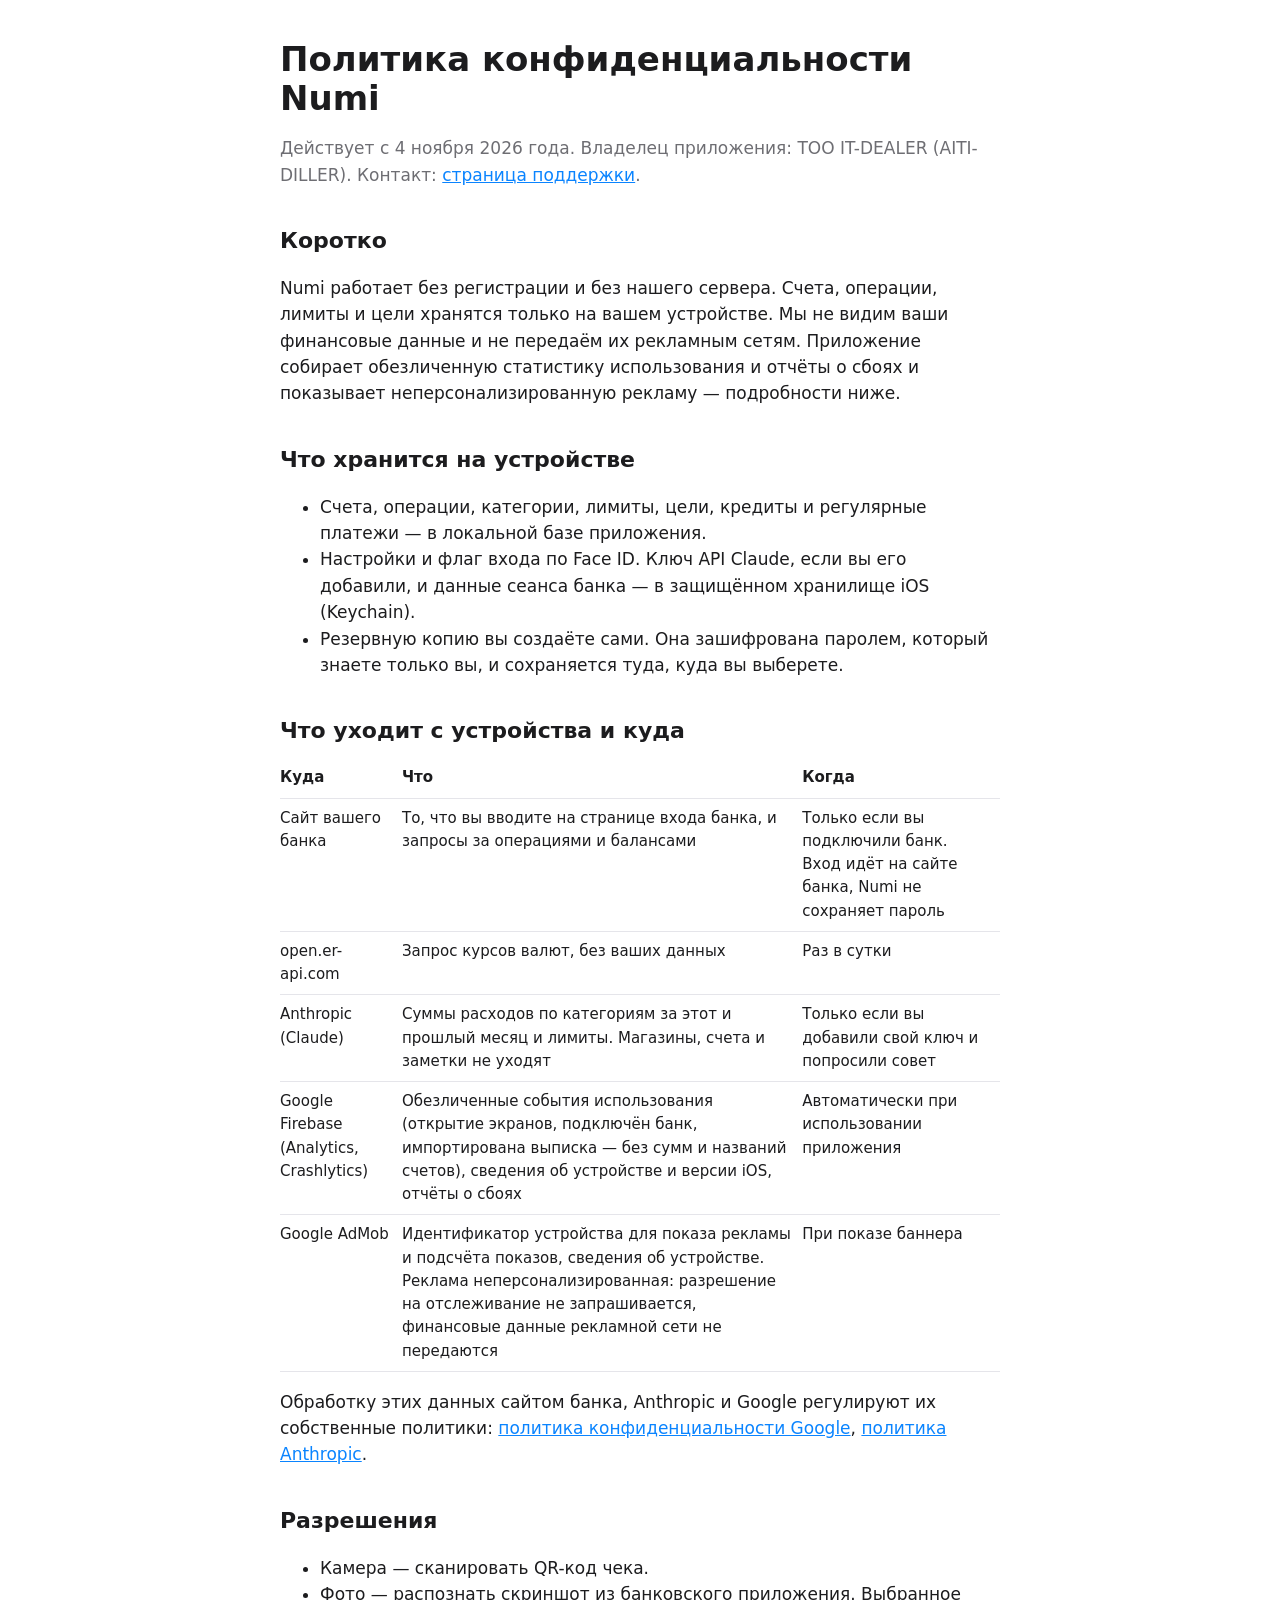
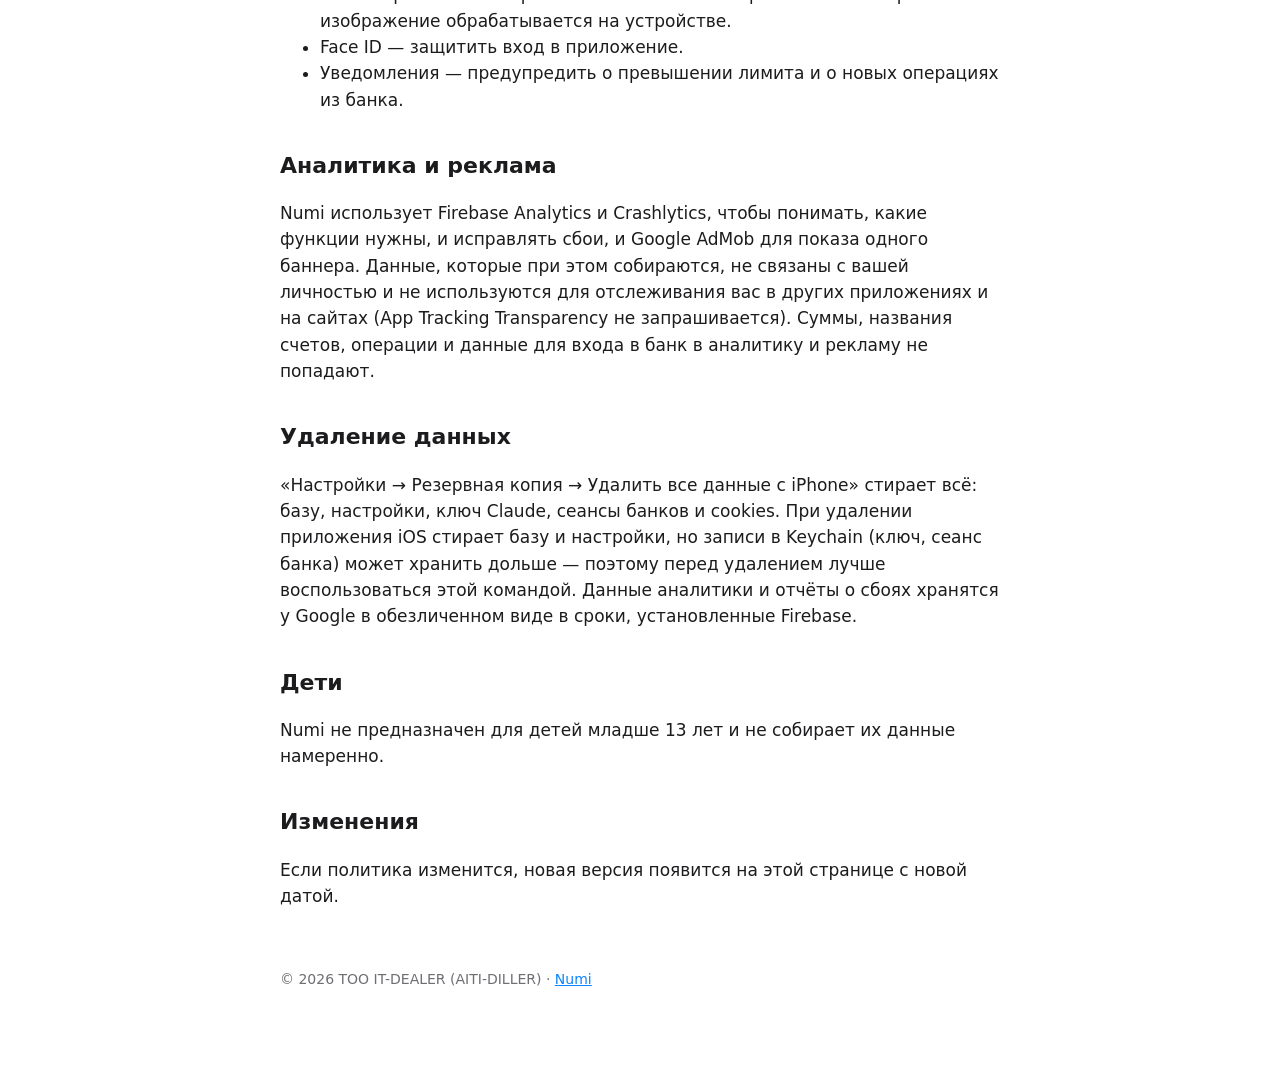
==== privacy.html @ 86f2e3ac "Numi: site with privacy policy and support page" ====
<!doctype html><html lang="ru"><head><meta charset="utf-8"><meta name="viewport" content="width=device-width,initial-scale=1"><title>Numi — политика конфиденциальности</title><link rel="stylesheet" href="style.css"></head><body><main>
<h1>Политика конфиденциальности Numi</h1>
<p class="muted">Действует с 4 ноября 2026 года. Владелец приложения: ТОО IT-DEALER (AITI-DILLER). Контакт: <a href="support.html">страница поддержки</a>.</p>
<h2>Коротко</h2>
<p>Numi работает без регистрации и без нашего сервера. Счета, операции, лимиты и цели хранятся только на вашем устройстве. Мы не видим ваши финансовые данные и не передаём их рекламным сетям. Приложение собирает обезличенную статистику использования и отчёты о сбоях и показывает неперсонализированную рекламу — подробности ниже.</p>
<h2>Что хранится на устройстве</h2>
<ul><li>Счета, операции, категории, лимиты, цели, кредиты и регулярные платежи — в локальной базе приложения.</li>
<li>Настройки и флаг входа по Face ID. Ключ API Claude, если вы его добавили, и данные сеанса банка — в защищённом хранилище iOS (Keychain).</li>
<li>Резервную копию вы создаёте сами. Она зашифрована паролем, который знаете только вы, и сохраняется туда, куда вы выберете.</li></ul>
<h2>Что уходит с устройства и куда</h2>
<table><tr><th>Куда</th><th>Что</th><th>Когда</th></tr>
<tr><td>Сайт вашего банка</td><td>То, что вы вводите на странице входа банка, и запросы за операциями и балансами</td><td>Только если вы подключили банк. Вход идёт на сайте банка, Numi не сохраняет пароль</td></tr>
<tr><td>open.er-api.com</td><td>Запрос курсов валют, без ваших данных</td><td>Раз в сутки</td></tr>
<tr><td>Anthropic (Claude)</td><td>Суммы расходов по категориям за этот и прошлый месяц и лимиты. Магазины, счета и заметки не уходят</td><td>Только если вы добавили свой ключ и попросили совет</td></tr>
<tr><td>Google Firebase (Analytics, Crashlytics)</td><td>Обезличенные события использования (открытие экранов, подключён банк, импортирована выписка — без сумм и названий счетов), сведения об устройстве и версии iOS, отчёты о сбоях</td><td>Автоматически при использовании приложения</td></tr>
<tr><td>Google AdMob</td><td>Идентификатор устройства для показа рекламы и подсчёта показов, сведения об устройстве. Реклама неперсонализированная: разрешение на отслеживание не запрашивается, финансовые данные рекламной сети не передаются</td><td>При показе баннера</td></tr></table>
<p>Обработку этих данных сайтом банка, Anthropic и Google регулируют их собственные политики: <a href="https://policies.google.com/privacy">политика конфиденциальности Google</a>, <a href="https://www.anthropic.com/privacy">политика Anthropic</a>.</p>
<h2>Разрешения</h2>
<ul><li>Камера — сканировать QR-код чека.</li><li>Фото — распознать скриншот из банковского приложения. Выбранное изображение обрабатывается на устройстве.</li><li>Face ID — защитить вход в приложение.</li><li>Уведомления — предупредить о превышении лимита и о новых операциях из банка.</li></ul>
<h2>Аналитика и реклама</h2>
<p>Numi использует Firebase Analytics и Crashlytics, чтобы понимать, какие функции нужны, и исправлять сбои, и Google AdMob для показа одного баннера. Данные, которые при этом собираются, не связаны с вашей личностью и не используются для отслеживания вас в других приложениях и на сайтах (App Tracking Transparency не запрашивается). Суммы, названия счетов, операции и данные для входа в банк в аналитику и рекламу не попадают.</p>
<h2>Удаление данных</h2>
<p>«Настройки → Резервная копия → Удалить все данные с iPhone» стирает всё: базу, настройки, ключ Claude, сеансы банков и cookies. При удалении приложения iOS стирает базу и настройки, но записи в Keychain (ключ, сеанс банка) может хранить дольше — поэтому перед удалением лучше воспользоваться этой командой. Данные аналитики и отчёты о сбоях хранятся у Google в обезличенном виде в сроки, установленные Firebase.</p>
<h2>Дети</h2><p>Numi не предназначен для детей младше 13 лет и не собирает их данные намеренно.</p>
<h2>Изменения</h2><p>Если политика изменится, новая версия появится на этой странице с новой датой.</p>
<footer>© 2026 ТОО IT-DEALER (AITI-DILLER) · <a href="index.html">Numi</a></footer></main></body></html>
---- style.css ----
:root{color-scheme:light dark;--bg:#fff;--fg:#1c1c1e;--muted:#6e6e73;--accent:#0a84ff;--line:#e5e5ea}
@media(prefers-color-scheme:dark){:root{--bg:#000;--fg:#f2f2f7;--muted:#98989d;--line:#2c2c2e}}
body{margin:0;background:var(--bg);color:var(--fg);font:17px/1.55 -apple-system,BlinkMacSystemFont,"SF Pro Text",Inter,system-ui,sans-serif}
main{max-width:720px;margin:0 auto;padding:40px 20px 80px}h1{font-size:34px;line-height:1.15;margin:0 0 8px}h2{font-size:22px;margin:36px 0 10px}
p.lead,p.muted{color:var(--muted)}table{border-collapse:collapse;width:100%;font-size:15px}td,th{text-align:left;vertical-align:top;padding:8px 10px 8px 0;border-bottom:1px solid var(--line)}
a{color:var(--accent)}nav a{margin-right:16px}footer{margin-top:60px;color:var(--muted);font-size:14px}
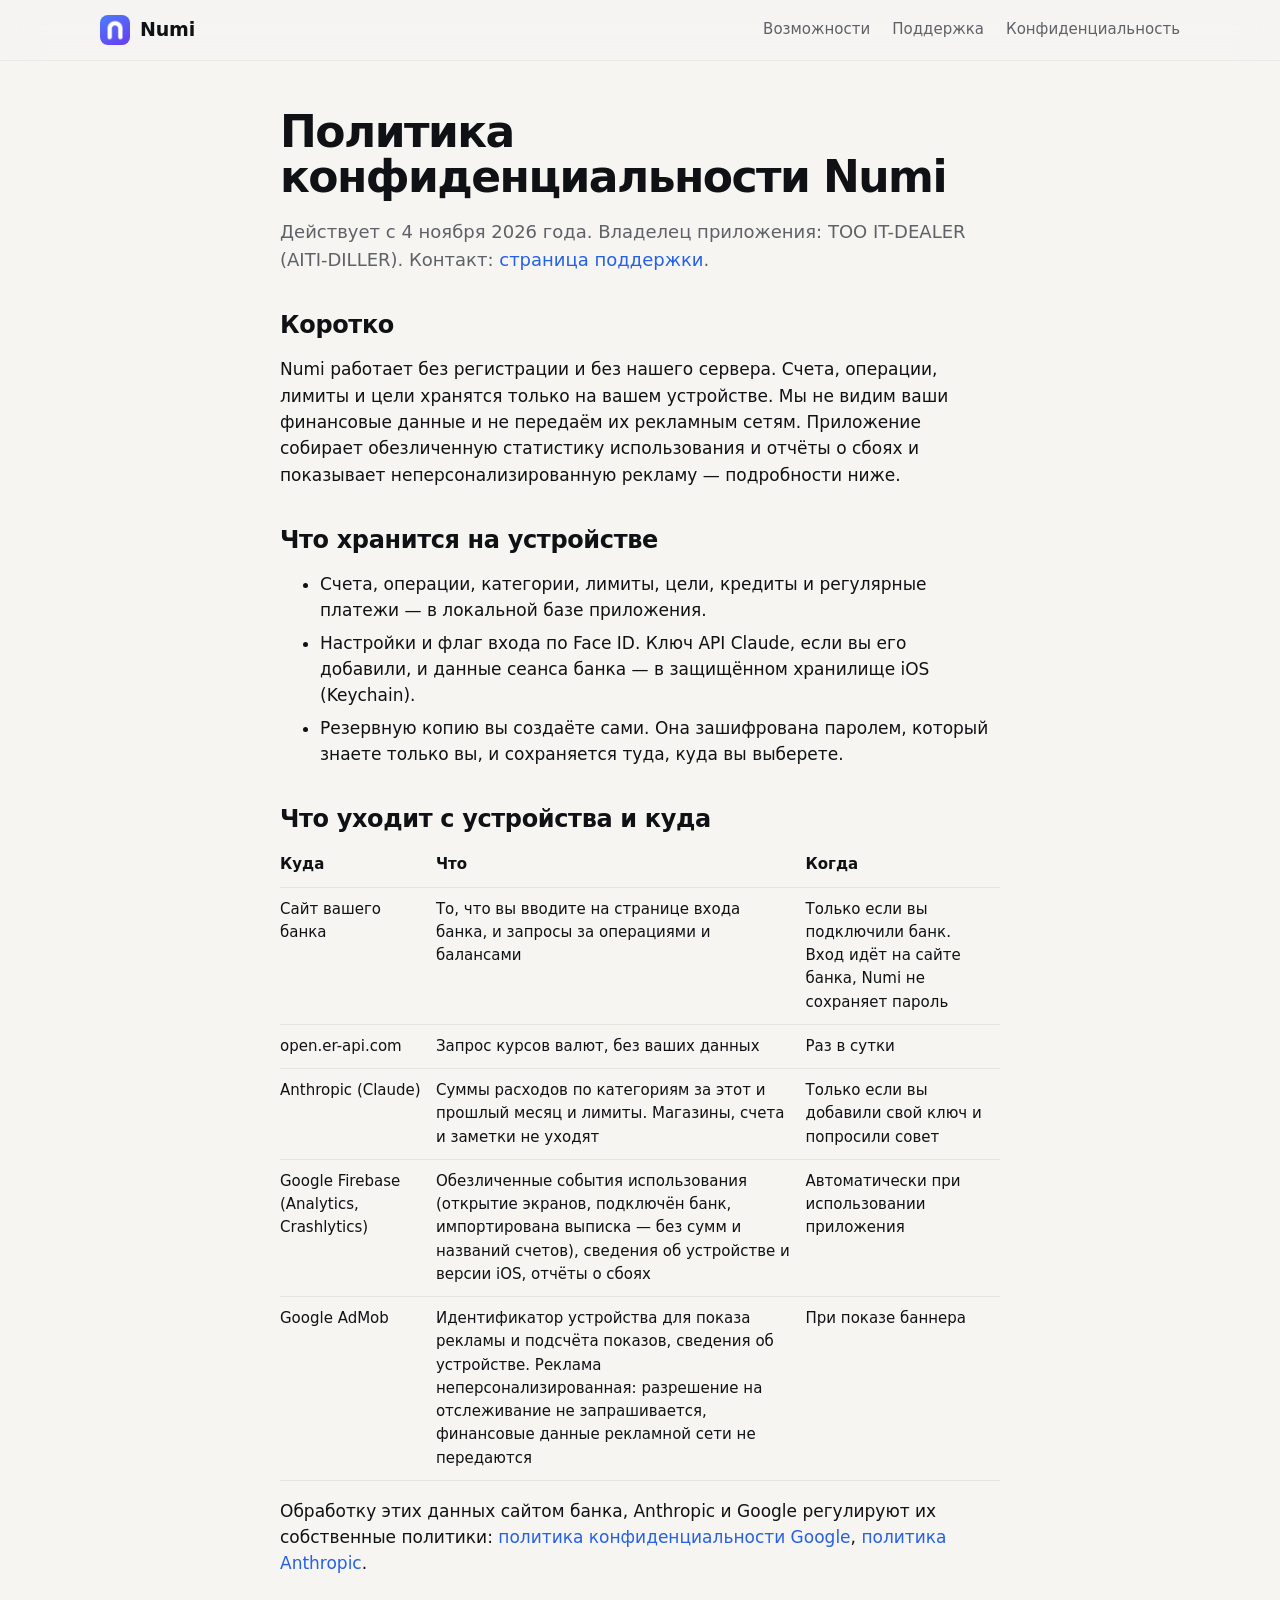
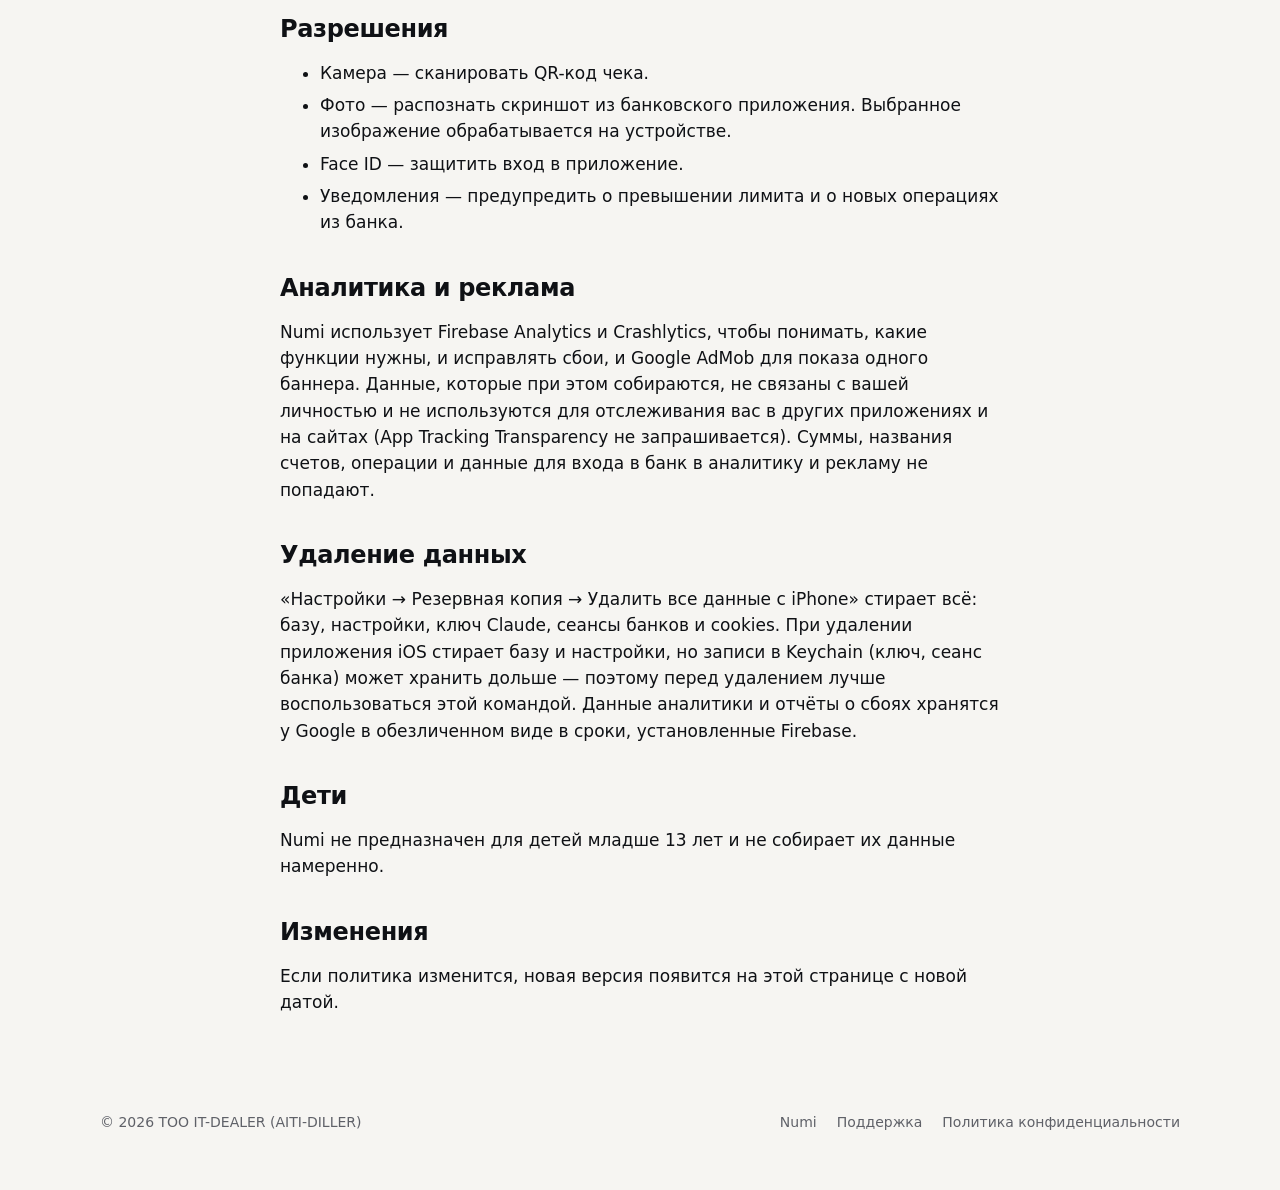
==== commit d0e0c74d: "Landing page for Numi: hero with app screenshots, balance across banks and currencies, features (ban" ====
--- a/privacy.html
+++ b/privacy.html
@@ -1,4 +1,6 @@
-<!doctype html><html lang="ru"><head><meta charset="utf-8"><meta name="viewport" content="width=device-width,initial-scale=1"><title>Numi — политика конфиденциальности</title><link rel="stylesheet" href="style.css"></head><body><main>
+<!doctype html><html lang="ru"><head><meta charset="utf-8"><meta name="viewport" content="width=device-width,initial-scale=1"><title>Numi — политика конфиденциальности</title><link rel="icon" type="image/png" href="favicon.png"><link rel="apple-touch-icon" href="apple-touch-icon.png"><link rel="stylesheet" href="style.css"></head><body>
+<header class="top"><div class="wrap"><a class="brand" href="./"><img src="img/icon.webp" alt="" width="30" height="30">Numi</a><nav><a class="opt" href="./#features">Возможности</a><a href="support.html">Поддержка</a><a class="opt" href="privacy.html">Конфиденциальность</a></nav></div></header>
+<main class="doc">
 <h1>Политика конфиденциальности Numi</h1>
 <p class="muted">Действует с 4 ноября 2026 года. Владелец приложения: ТОО IT-DEALER (AITI-DILLER). Контакт: <a href="support.html">страница поддержки</a>.</p>
 <h2>Коротко</h2>
@@ -23,4 +25,5 @@
 <p>«Настройки → Резервная копия → Удалить все данные с iPhone» стирает всё: базу, настройки, ключ Claude, сеансы банков и cookies. При удалении приложения iOS стирает базу и настройки, но записи в Keychain (ключ, сеанс банка) может хранить дольше — поэтому перед удалением лучше воспользоваться этой командой. Данные аналитики и отчёты о сбоях хранятся у Google в обезличенном виде в сроки, установленные Firebase.</p>
 <h2>Дети</h2><p>Numi не предназначен для детей младше 13 лет и не собирает их данные намеренно.</p>
 <h2>Изменения</h2><p>Если политика изменится, новая версия появится на этой странице с новой датой.</p>
-<footer>© 2026 ТОО IT-DEALER (AITI-DILLER) · <a href="index.html">Numi</a></footer></main></body></html>
+</main>
+<footer class="foot"><div class="wrap"><span>© 2026 ТОО IT-DEALER (AITI-DILLER)</span><nav><a href="./">Numi</a><a href="support.html">Поддержка</a><a href="privacy.html">Политика конфиденциальности</a></nav></div></footer></body></html>
--- a/style.css
+++ b/style.css
@@ -1,6 +1,158 @@
-:root{color-scheme:light dark;--bg:#fff;--fg:#1c1c1e;--muted:#6e6e73;--accent:#0a84ff;--line:#e5e5ea}
-@media(prefers-color-scheme:dark){:root{--bg:#000;--fg:#f2f2f7;--muted:#98989d;--line:#2c2c2e}}
-body{margin:0;background:var(--bg);color:var(--fg);font:17px/1.55 -apple-system,BlinkMacSystemFont,"SF Pro Text",Inter,system-ui,sans-serif}
-main{max-width:720px;margin:0 auto;padding:40px 20px 80px}h1{font-size:34px;line-height:1.15;margin:0 0 8px}h2{font-size:22px;margin:36px 0 10px}
-p.lead,p.muted{color:var(--muted)}table{border-collapse:collapse;width:100%;font-size:15px}td,th{text-align:left;vertical-align:top;padding:8px 10px 8px 0;border-bottom:1px solid var(--line)}
-a{color:var(--accent)}nav a{margin-right:16px}footer{margin-top:60px;color:var(--muted);font-size:14px}
+/* Numi — сайт. Цвета повторяют токены приложения (lib/app/theme/numi_colors.dart). */
+:root{
+  color-scheme:light dark;
+  --bg:#F6F5F2;--surface:#FFFFFF;--ink:#0F1115;--on-ink:#FFFFFF;
+  --fg:#0F1115;--muted:#5F6168;--line:#E6E4DF;
+  --accent:#2560E8;--income:#0E8345;
+  --brand-a:#4E7AFE;--brand-b:#6840F1;
+  --radius:22px;--shadow:0 1px 2px rgba(15,17,21,.04),0 8px 28px rgba(15,17,21,.06);
+}
+@media (prefers-color-scheme:dark){:root{
+  --bg:#000000;--surface:#1C1C1E;--ink:#F5F5F7;--on-ink:#0F1115;
+  --fg:#F5F5F7;--muted:#A1A1A8;--line:#2C2C30;
+  --accent:#5B8CFF;--income:#30D158;--shadow:none;
+}}
+*{box-sizing:border-box}
+html{scroll-behavior:smooth;-webkit-text-size-adjust:100%}
+body{margin:0;background:var(--bg);color:var(--fg);
+  font:17px/1.55 -apple-system,BlinkMacSystemFont,"SF Pro Text","Segoe UI",Inter,Roboto,system-ui,sans-serif;
+  -webkit-font-smoothing:antialiased}
+img{max-width:100%;height:auto;display:block}
+a{color:var(--accent);text-decoration:none}
+a:hover{text-decoration:underline}
+.wrap{max-width:1120px;margin:0 auto;padding:0 20px}
+
+/* Шапка */
+.top{position:sticky;top:0;z-index:10;background:color-mix(in srgb,var(--bg) 82%,transparent);
+  -webkit-backdrop-filter:saturate(180%) blur(18px);backdrop-filter:saturate(180%) blur(18px);
+  border-bottom:1px solid color-mix(in srgb,var(--line) 70%,transparent)}
+.top .wrap{display:flex;align-items:center;gap:24px;height:60px}
+.brand{display:flex;align-items:center;gap:10px;color:var(--fg);font-weight:700;font-size:19px;letter-spacing:-.01em}
+.brand:hover{text-decoration:none}
+.brand img{width:30px;height:30px;border-radius:8px}
+.top nav{display:flex;gap:22px;margin-left:auto;font-size:15px}
+.top nav a{color:var(--muted)}
+.top nav a:hover{color:var(--fg);text-decoration:none}
+@media (max-width:640px){.top nav a.opt{display:none}.top nav{gap:16px}}
+
+/* Кнопки */
+.btn{display:inline-flex;align-items:center;gap:10px;height:52px;padding:0 22px;border-radius:14px;
+  background:var(--ink);color:var(--on-ink);font-weight:600;font-size:16px;border:0}
+.btn:hover{text-decoration:none;opacity:.9}
+.btn svg{width:22px;height:22px;fill:currentColor}
+.btn small{display:block;font-size:11px;font-weight:500;opacity:.7;line-height:1.1}
+.btn span{line-height:1.15;text-align:left}
+.btn.soon{cursor:default}
+.btn.soon:hover{opacity:1}
+.btn-ghost{background:transparent;color:var(--fg);box-shadow:inset 0 0 0 1px var(--line)}
+
+/* Первый экран */
+.hero{padding:72px 0 40px;overflow:hidden}
+.hero .wrap{display:grid;grid-template-columns:1.05fr .95fr;gap:48px;align-items:center}
+.eyebrow{display:inline-flex;align-items:center;gap:8px;font-size:14px;font-weight:600;color:var(--muted);
+  background:var(--surface);border-radius:999px;padding:6px 14px 6px 8px;box-shadow:var(--shadow)}
+.eyebrow i{width:8px;height:8px;border-radius:50%;background:var(--income);margin-left:4px}
+h1{font-size:clamp(40px,6vw,66px);line-height:1.03;letter-spacing:-.035em;margin:20px 0 18px;font-weight:800}
+h1 em{font-style:normal;background:linear-gradient(100deg,var(--brand-a),var(--brand-b));
+  -webkit-background-clip:text;background-clip:text;color:transparent}
+.lead{font-size:20px;line-height:1.5;color:var(--muted);max-width:30em;margin:0 0 30px}
+.cta{display:flex;flex-wrap:wrap;gap:12px;align-items:center}
+.note{font-size:14px;color:var(--muted);margin-top:16px}
+.phones{position:relative;display:flex;justify-content:center;min-height:560px}
+.phone{width:270px;border-radius:44px;padding:9px;background:#0F1115;
+  box-shadow:0 0 0 1px rgba(255,255,255,.08) inset,0 30px 60px -20px rgba(15,17,21,.35),0 18px 36px -18px rgba(15,17,21,.3)}
+.phone img{border-radius:36px;width:100%;aspect-ratio:1320/2868;object-fit:cover;background:#ddd}
+.phones .phone:first-child{position:relative;z-index:2}
+.phones .phone.back{position:absolute;right:calc(50% - 250px);top:60px;transform:rotate(6deg);opacity:.96;z-index:1}
+.phones .phone:first-child{transform:translateX(-70px) rotate(-3deg)}
+.glow{position:absolute;inset:10% 0 0;background:radial-gradient(closest-side,color-mix(in srgb,var(--brand-a) 28%,transparent),transparent);filter:blur(30px);z-index:0}
+@media (max-width:900px){
+  .hero{padding-top:40px}
+  .hero .wrap{grid-template-columns:1fr;gap:40px}
+  .phones{min-height:0;padding-bottom:56px}
+  .phones .phone{width:230px}
+  .phones .phone:first-child{transform:translateX(-50px) rotate(-3deg)}
+  .phones .phone.back{right:calc(50% - 170px);top:40px}
+}
+@media (max-width:420px){
+  .phones .phone{width:200px}
+  .phones .phone:first-child{transform:translateX(-40px) rotate(-3deg)}
+  .phones .phone.back{right:calc(50% - 140px)}
+}
+
+/* Секции */
+section{padding:72px 0}
+.sec-head{max-width:640px;margin-bottom:36px}
+h2{font-size:clamp(30px,4vw,44px);line-height:1.08;letter-spacing:-.03em;margin:0 0 12px;font-weight:800}
+.sec-head p{color:var(--muted);font-size:18px;margin:0}
+
+/* Плашка валют */
+.balance{background:var(--ink);color:var(--on-ink);border-radius:28px;padding:36px;display:grid;
+  grid-template-columns:1fr auto;gap:28px;align-items:end}
+@media (prefers-color-scheme:dark){.balance{background:#2C2C30;color:#fff}}
+.balance .label{opacity:.6;font-size:15px}
+.balance .sum{font-size:clamp(44px,7vw,76px);font-weight:800;letter-spacing:-.035em;line-height:1;margin:8px 0 18px;font-variant-numeric:tabular-nums}
+.chips{display:flex;flex-wrap:wrap;gap:8px}
+.chip{display:inline-flex;gap:8px;align-items:center;background:rgba(255,255,255,.1);border-radius:999px;padding:7px 14px;font-size:15px;font-variant-numeric:tabular-nums}
+.chip b{font-weight:600}
+.balance p{max-width:22em;margin:0;opacity:.75}
+@media (max-width:760px){.balance{grid-template-columns:1fr;padding:28px 22px}}
+
+/* Возможности */
+.grid{display:grid;grid-template-columns:repeat(3,1fr);gap:16px}
+.card{background:var(--surface);border-radius:var(--radius);padding:26px;box-shadow:var(--shadow)}
+.card .ic{width:44px;height:44px;border-radius:12px;display:grid;place-items:center;margin-bottom:18px;
+  background:color-mix(in srgb,var(--accent) 12%,transparent);color:var(--accent)}
+.card .ic svg{width:24px;height:24px;fill:none;stroke:currentColor;stroke-width:1.8;stroke-linecap:round;stroke-linejoin:round}
+.card h3{font-size:19px;margin:0 0 8px;letter-spacing:-.01em}
+.card p{margin:0;color:var(--muted);font-size:16px}
+.card.wide{grid-column:span 2}
+@media (max-width:900px){.grid{grid-template-columns:1fr 1fr}}
+@media (max-width:600px){.grid{grid-template-columns:1fr}.card.wide{grid-column:auto}}
+
+/* Галерея */
+.gallery{display:flex;gap:22px;overflow-x:auto;scroll-snap-type:x mandatory;padding:8px 20px 28px;
+  margin:0 -20px;scrollbar-width:none}
+.gallery::-webkit-scrollbar{display:none}
+.gallery figure{margin:0;flex:0 0 auto;scroll-snap-align:center;text-align:center}
+.gallery .phone{width:240px}
+.gallery figcaption{margin-top:14px;font-size:15px;color:var(--muted)}
+@media (min-width:1160px){.gallery{justify-content:center;flex-wrap:nowrap}.gallery .phone{width:165px;padding:6px;border-radius:30px}.gallery .phone img{border-radius:25px}}
+
+/* Приватность */
+.privacy{display:grid;grid-template-columns:1fr 1fr;gap:16px}
+.privacy .card{display:flex;gap:16px}
+.privacy .card .ic{flex:0 0 44px;margin:0;background:color-mix(in srgb,var(--income) 14%,transparent);color:var(--income)}
+@media (max-width:760px){.privacy{grid-template-columns:1fr}}
+
+/* Вопросы */
+details{background:var(--surface);border-radius:18px;padding:0 22px;margin-bottom:10px;box-shadow:var(--shadow)}
+summary{cursor:pointer;list-style:none;padding:20px 0;font-weight:600;font-size:17px;display:flex;justify-content:space-between;gap:16px}
+summary::-webkit-details-marker{display:none}
+summary::after{content:"+";color:var(--muted);font-weight:400;font-size:22px;line-height:1}
+details[open] summary::after{content:"–"}
+details p{margin:0 0 20px;color:var(--muted)}
+.faq details{max-width:760px}
+
+/* Финальный призыв */
+.final{text-align:center;background:linear-gradient(135deg,var(--brand-a),var(--brand-b));color:#fff;border-radius:32px;padding:64px 24px}
+.final img{width:84px;height:84px;border-radius:20px;margin:0 auto 22px;box-shadow:0 10px 30px rgba(0,0,0,.2)}
+.final h2{color:#fff}
+.final p{opacity:.85;font-size:18px;margin:0 auto 28px;max-width:30em}
+.final .btn{background:#fff;color:#0F1115}
+
+/* Подвал */
+.foot{padding:40px 0 56px;color:var(--muted);font-size:14px}
+.foot .wrap{display:flex;flex-wrap:wrap;gap:12px 28px;align-items:center}
+.foot nav{display:flex;flex-wrap:wrap;gap:20px;margin-left:auto}
+.foot a{color:var(--muted)}
+
+/* Текстовые страницы (политика, поддержка) */
+.doc{max-width:760px;margin:0 auto;padding:48px 20px 40px}
+.doc h1{font-size:clamp(28px,5vw,44px);margin:0 0 12px}
+.doc h2{font-size:24px;margin:40px 0 10px;letter-spacing:-.015em}
+.doc h3{font-size:18px;margin:26px 0 6px}
+.doc p.lead,.doc p.muted{color:var(--muted);font-size:18px}
+.doc table{border-collapse:collapse;width:100%;font-size:15px;display:block;overflow-x:auto}
+.doc td,.doc th{text-align:left;vertical-align:top;padding:10px 12px 10px 0;border-bottom:1px solid var(--line);min-width:140px}
+.doc li{margin:6px 0}
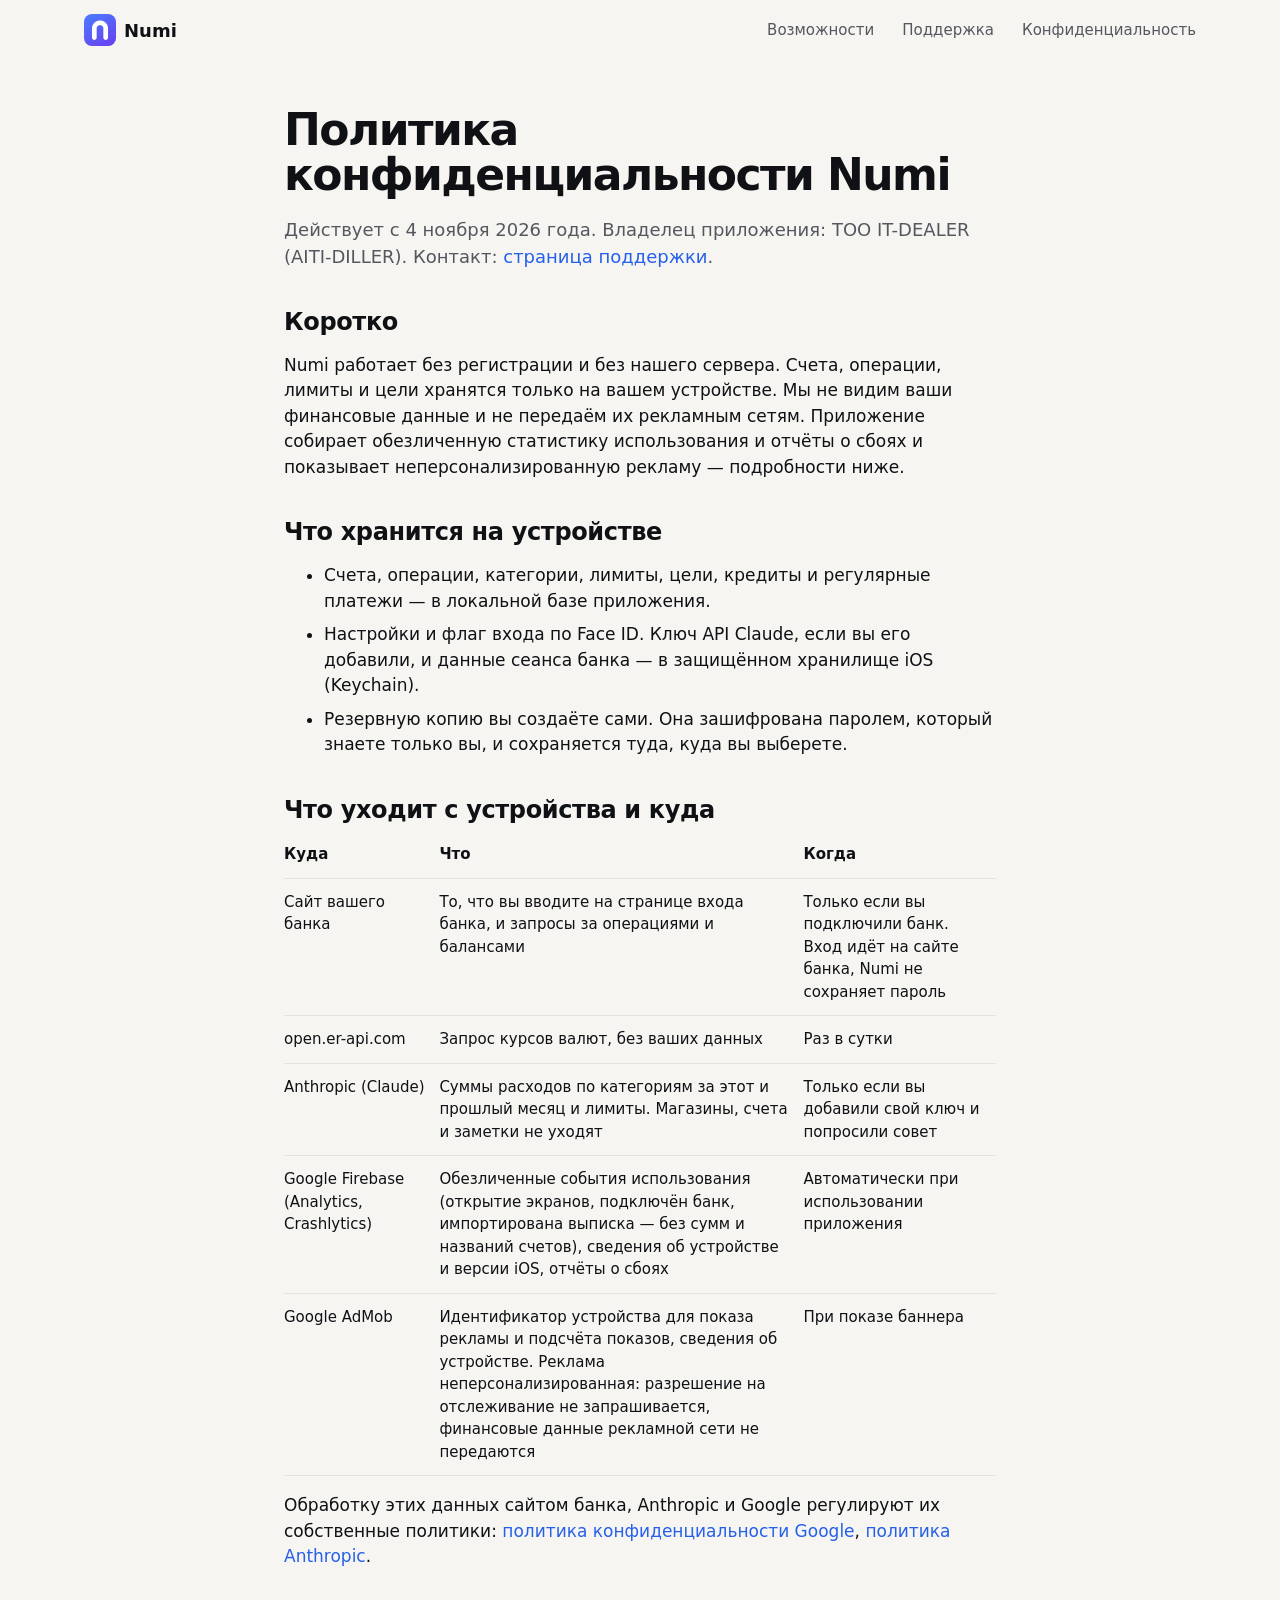
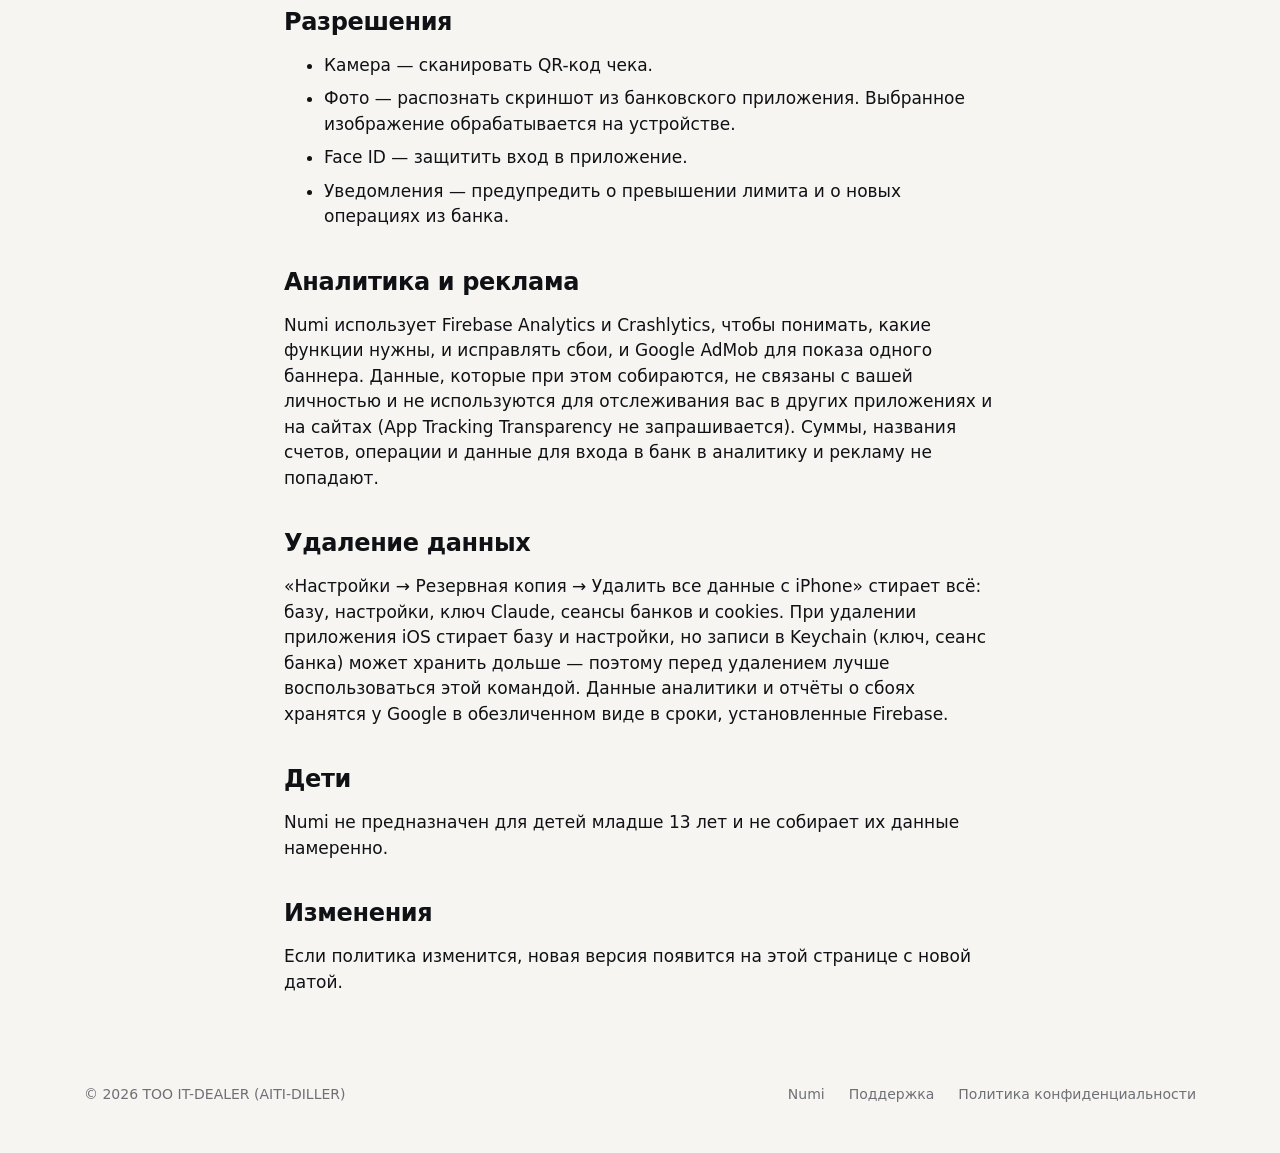
==== commit 6a7e4883: "Landing: App Store title and subtitle in the hero, "Скачать в App Store" button (stub link until the" ====
--- a/privacy.html
+++ b/privacy.html
@@ -1,4 +1,4 @@
-<!doctype html><html lang="ru"><head><meta charset="utf-8"><meta name="viewport" content="width=device-width,initial-scale=1"><title>Numi — политика конфиденциальности</title><link rel="icon" type="image/png" href="favicon.png"><link rel="apple-touch-icon" href="apple-touch-icon.png"><link rel="stylesheet" href="style.css"></head><body>
+<!doctype html><html lang="ru"><head><meta charset="utf-8"><meta name="viewport" content="width=device-width,initial-scale=1"><title>Numi — политика конфиденциальности</title><meta name="description" content="Политика конфиденциальности Numi: данные хранятся на iPhone, без регистрации и сервера; что уходит с устройства и куда."><link rel="canonical" href="https://krav13.github.io/numi-site/privacy.html"><link rel="icon" type="image/png" href="favicon.png"><link rel="apple-touch-icon" href="apple-touch-icon.png"><link rel="stylesheet" href="style.css"></head><body>
 <header class="top"><div class="wrap"><a class="brand" href="./"><img src="img/icon.webp" alt="" width="30" height="30">Numi</a><nav><a class="opt" href="./#features">Возможности</a><a href="support.html">Поддержка</a><a class="opt" href="privacy.html">Конфиденциальность</a></nav></div></header>
 <main class="doc">
 <h1>Политика конфиденциальности Numi</h1>
--- a/style.css
+++ b/style.css
@@ -1,158 +1,235 @@
-/* Numi — сайт. Цвета повторяют токены приложения (lib/app/theme/numi_colors.dart). */
+/* Numi — сайт. Цвета из токенов приложения (lib/app/theme/numi_colors.dart). Сетка 4px. */
 :root{
   color-scheme:light dark;
-  --bg:#F6F5F2;--surface:#FFFFFF;--ink:#0F1115;--on-ink:#FFFFFF;
-  --fg:#0F1115;--muted:#5F6168;--line:#E6E4DF;
-  --accent:#2560E8;--income:#0E8345;
-  --brand-a:#4E7AFE;--brand-b:#6840F1;
-  --radius:22px;--shadow:0 1px 2px rgba(15,17,21,.04),0 8px 28px rgba(15,17,21,.06);
+  --bg:#F6F5F2;--surface:#FFFFFF;--raised:#EEECE7;
+  --text:#0F1115;--text-2:#55575E;--muted:#6E7076;
+  --line:rgba(15,17,21,.08);
+  --ink:#0F1115;--on-ink:#FFFFFF;
+  --accent:#2560E8;--accent-soft:rgba(37,96,232,.08);--income:#0E8345;
+  --shadow:0 1px 2px rgba(0,0,0,.04),0 8px 24px rgba(0,0,0,.05);
+  --ease:cubic-bezier(.22,1,.36,1);
 }
 @media (prefers-color-scheme:dark){:root{
-  --bg:#000000;--surface:#1C1C1E;--ink:#F5F5F7;--on-ink:#0F1115;
-  --fg:#F5F5F7;--muted:#A1A1A8;--line:#2C2C30;
-  --accent:#5B8CFF;--income:#30D158;--shadow:none;
+  --bg:#000000;--surface:#141416;--raised:#2C2C30;
+  --text:#F5F5F7;--text-2:#A1A1A8;--muted:#8E8E95;
+  --line:rgba(245,245,247,.08);
+  --ink:#F5F5F7;--on-ink:#0F1115;
+  --accent:#5B8CFF;--accent-soft:rgba(91,140,255,.12);--income:#30D158;
+  --shadow:none;
 }}
 *{box-sizing:border-box}
 html{scroll-behavior:smooth;-webkit-text-size-adjust:100%}
-body{margin:0;background:var(--bg);color:var(--fg);
-  font:17px/1.55 -apple-system,BlinkMacSystemFont,"SF Pro Text","Segoe UI",Inter,Roboto,system-ui,sans-serif;
+body{margin:0;background:var(--bg);color:var(--text);
+  font:17px/1.5 -apple-system,BlinkMacSystemFont,"SF Pro Text","Segoe UI",Roboto,system-ui,sans-serif;
   -webkit-font-smoothing:antialiased}
 img{max-width:100%;height:auto;display:block}
 a{color:var(--accent);text-decoration:none}
 a:hover{text-decoration:underline}
-.wrap{max-width:1120px;margin:0 auto;padding:0 20px}
+:focus-visible{outline:2px solid var(--accent);outline-offset:2px;border-radius:4px}
+.wrap{max-width:1160px;margin:0 auto;padding:0 24px}
+@media (max-width:600px){.wrap{padding:0 16px}}
+.num{font-variant-numeric:tabular-nums;white-space:nowrap}
+.blue{color:var(--accent)}
 
 /* Шапка */
-.top{position:sticky;top:0;z-index:10;background:color-mix(in srgb,var(--bg) 82%,transparent);
-  -webkit-backdrop-filter:saturate(180%) blur(18px);backdrop-filter:saturate(180%) blur(18px);
-  border-bottom:1px solid color-mix(in srgb,var(--line) 70%,transparent)}
+.top{position:sticky;top:0;z-index:10;background:color-mix(in srgb,var(--bg) 88%,transparent);
+  -webkit-backdrop-filter:saturate(180%) blur(16px);backdrop-filter:saturate(180%) blur(16px)}
 .top .wrap{display:flex;align-items:center;gap:24px;height:60px}
-.brand{display:flex;align-items:center;gap:10px;color:var(--fg);font-weight:700;font-size:19px;letter-spacing:-.01em}
+.brand{display:flex;align-items:center;gap:8px;color:var(--text);font-weight:600;font-size:18px}
 .brand:hover{text-decoration:none}
-.brand img{width:30px;height:30px;border-radius:8px}
-.top nav{display:flex;gap:22px;margin-left:auto;font-size:15px}
-.top nav a{color:var(--muted)}
-.top nav a:hover{color:var(--fg);text-decoration:none}
-@media (max-width:640px){.top nav a.opt{display:none}.top nav{gap:16px}}
+.brand img{width:32px;height:32px;border-radius:8px}
+.top nav{display:flex;gap:28px;margin-left:auto;font-size:15px}
+.top nav a{color:var(--text-2)}
+.top nav a:hover{color:var(--text);text-decoration:none}
+@media (max-width:640px){.top nav a.opt{display:none}}
 
 /* Кнопки */
-.btn{display:inline-flex;align-items:center;gap:10px;height:52px;padding:0 22px;border-radius:14px;
-  background:var(--ink);color:var(--on-ink);font-weight:600;font-size:16px;border:0}
-.btn:hover{text-decoration:none;opacity:.9}
-.btn svg{width:22px;height:22px;fill:currentColor}
-.btn small{display:block;font-size:11px;font-weight:500;opacity:.7;line-height:1.1}
-.btn span{line-height:1.15;text-align:left}
+.btn{display:inline-flex;align-items:center;gap:10px;height:52px;padding:0 24px;border-radius:12px;
+  background:var(--ink);color:var(--on-ink);font-weight:600;font-size:16px;
+  transition:opacity 160ms var(--ease),transform 120ms var(--ease)}
+.btn:hover{text-decoration:none;opacity:.88}
+.btn:active{transform:scale(.98)}
+.btn svg{width:20px;height:20px;fill:currentColor}
+.btn .two{display:flex;flex-direction:column;line-height:1.1}
+.btn .two small{font-size:11px;font-weight:500;opacity:.7}
 .btn.soon{cursor:default}
 .btn.soon:hover{opacity:1}
-.btn-ghost{background:transparent;color:var(--fg);box-shadow:inset 0 0 0 1px var(--line)}
+.btn.soon:active{transform:none}
+.btn-2{background:var(--surface);color:var(--text);box-shadow:inset 0 0 0 1px var(--line)}
 
 /* Первый экран */
-.hero{padding:72px 0 40px;overflow:hidden}
-.hero .wrap{display:grid;grid-template-columns:1.05fr .95fr;gap:48px;align-items:center}
-.eyebrow{display:inline-flex;align-items:center;gap:8px;font-size:14px;font-weight:600;color:var(--muted);
-  background:var(--surface);border-radius:999px;padding:6px 14px 6px 8px;box-shadow:var(--shadow)}
-.eyebrow i{width:8px;height:8px;border-radius:50%;background:var(--income);margin-left:4px}
-h1{font-size:clamp(40px,6vw,66px);line-height:1.03;letter-spacing:-.035em;margin:20px 0 18px;font-weight:800}
-h1 em{font-style:normal;background:linear-gradient(100deg,var(--brand-a),var(--brand-b));
-  -webkit-background-clip:text;background-clip:text;color:transparent}
-.lead{font-size:20px;line-height:1.5;color:var(--muted);max-width:30em;margin:0 0 30px}
-.cta{display:flex;flex-wrap:wrap;gap:12px;align-items:center}
-.note{font-size:14px;color:var(--muted);margin-top:16px}
-.phones{position:relative;display:flex;justify-content:center;min-height:560px}
-.phone{width:270px;border-radius:44px;padding:9px;background:#0F1115;
-  box-shadow:0 0 0 1px rgba(255,255,255,.08) inset,0 30px 60px -20px rgba(15,17,21,.35),0 18px 36px -18px rgba(15,17,21,.3)}
-.phone img{border-radius:36px;width:100%;aspect-ratio:1320/2868;object-fit:cover;background:#ddd}
-.phones .phone:first-child{position:relative;z-index:2}
-.phones .phone.back{position:absolute;right:calc(50% - 250px);top:60px;transform:rotate(6deg);opacity:.96;z-index:1}
-.phones .phone:first-child{transform:translateX(-70px) rotate(-3deg)}
-.glow{position:absolute;inset:10% 0 0;background:radial-gradient(closest-side,color-mix(in srgb,var(--brand-a) 28%,transparent),transparent);filter:blur(30px);z-index:0}
+.hero{padding:64px 0 0;overflow:hidden}
+.hero .wrap{display:grid;grid-template-columns:1fr 1fr;gap:40px;align-items:center}
+h1{font-size:clamp(44px,6vw,72px);line-height:1.02;letter-spacing:-.035em;margin:0 0 24px;font-weight:700}
+.lead{font-size:20px;line-height:1.5;color:var(--text-2);max-width:30rem;margin:0 0 32px}
+.cta{display:flex;flex-wrap:wrap;gap:12px}
+.hero-visual{position:relative;height:640px}
+.phone{width:300px;border-radius:48px;padding:10px;background:#0F1115;
+  box-shadow:0 0 0 1px rgba(255,255,255,.06) inset,0 32px 64px -24px rgba(0,0,0,.32)}
+.phone img{border-radius:38px;width:100%;aspect-ratio:1320/2868;object-fit:cover;object-position:top;background:var(--raised)}
+.hero-visual .phone{position:absolute}
+.hero-visual .p1{left:8%;top:24px;z-index:2}
+.hero-visual .p2{left:46%;top:96px;width:280px}
 @media (max-width:900px){
   .hero{padding-top:40px}
   .hero .wrap{grid-template-columns:1fr;gap:40px}
-  .phones{min-height:0;padding-bottom:56px}
-  .phones .phone{width:230px}
-  .phones .phone:first-child{transform:translateX(-50px) rotate(-3deg)}
-  .phones .phone.back{right:calc(50% - 170px);top:40px}
+  .hero-visual{height:520px}
+  .hero-visual .phone{width:240px}
+  .hero-visual .p1{left:calc(50% - 210px)}
+  .hero-visual .p2{left:calc(50% - 20px);width:225px;top:72px}
 }
 @media (max-width:420px){
-  .phones .phone{width:200px}
-  .phones .phone:first-child{transform:translateX(-40px) rotate(-3deg)}
-  .phones .phone.back{right:calc(50% - 140px)}
-}
-
-/* Секции */
-section{padding:72px 0}
-.sec-head{max-width:640px;margin-bottom:36px}
-h2{font-size:clamp(30px,4vw,44px);line-height:1.08;letter-spacing:-.03em;margin:0 0 12px;font-weight:800}
-.sec-head p{color:var(--muted);font-size:18px;margin:0}
-
-/* Плашка валют */
-.balance{background:var(--ink);color:var(--on-ink);border-radius:28px;padding:36px;display:grid;
-  grid-template-columns:1fr auto;gap:28px;align-items:end}
-@media (prefers-color-scheme:dark){.balance{background:#2C2C30;color:#fff}}
-.balance .label{opacity:.6;font-size:15px}
-.balance .sum{font-size:clamp(44px,7vw,76px);font-weight:800;letter-spacing:-.035em;line-height:1;margin:8px 0 18px;font-variant-numeric:tabular-nums}
-.chips{display:flex;flex-wrap:wrap;gap:8px}
-.chip{display:inline-flex;gap:8px;align-items:center;background:rgba(255,255,255,.1);border-radius:999px;padding:7px 14px;font-size:15px;font-variant-numeric:tabular-nums}
-.chip b{font-weight:600}
-.balance p{max-width:22em;margin:0;opacity:.75}
-@media (max-width:760px){.balance{grid-template-columns:1fr;padding:28px 22px}}
-
-/* Возможности */
-.grid{display:grid;grid-template-columns:repeat(3,1fr);gap:16px}
-.card{background:var(--surface);border-radius:var(--radius);padding:26px;box-shadow:var(--shadow)}
-.card .ic{width:44px;height:44px;border-radius:12px;display:grid;place-items:center;margin-bottom:18px;
-  background:color-mix(in srgb,var(--accent) 12%,transparent);color:var(--accent)}
-.card .ic svg{width:24px;height:24px;fill:none;stroke:currentColor;stroke-width:1.8;stroke-linecap:round;stroke-linejoin:round}
-.card h3{font-size:19px;margin:0 0 8px;letter-spacing:-.01em}
-.card p{margin:0;color:var(--muted);font-size:16px}
-.card.wide{grid-column:span 2}
-@media (max-width:900px){.grid{grid-template-columns:1fr 1fr}}
-@media (max-width:600px){.grid{grid-template-columns:1fr}.card.wide{grid-column:auto}}
+  .hero-visual{height:440px}
+  .hero-visual .phone{width:200px;border-radius:36px;padding:8px}
+  .hero-visual .phone img{border-radius:28px}
+  .hero-visual .p1{left:calc(50% - 176px)}
+  .hero-visual .p2{left:calc(50% - 16px);width:190px}
+}
+
+/* Блоки возможностей: текст + крупный скриншот, обрезанный нижним краем */
+.features{padding:24px 0 96px}
+.feature{display:grid;grid-template-columns:1fr 1fr;gap:48px;align-items:center;
+  background:var(--surface);border-radius:32px;padding:0 64px;margin-top:24px;overflow:hidden;
+  box-shadow:var(--shadow);min-height:560px}
+.feature .text{padding:64px 0}
+.feature.rev .text{order:2}
+.kicker{display:block;font-size:15px;font-weight:600;color:var(--accent);margin-bottom:12px}
+h2{font-size:clamp(32px,4vw,48px);line-height:1.08;letter-spacing:-.03em;margin:0 0 16px;font-weight:700}
+.feature p{font-size:18px;color:var(--text-2);margin:0 0 24px;max-width:28rem}
+.feature .shot{align-self:end;display:flex;justify-content:center}
+.feature .shot .phone{width:320px;margin-bottom:-220px}
+.feature .shot.center{align-self:center;padding:48px 0}
+@media (max-width:900px){
+  .feature{grid-template-columns:1fr;padding:0 24px;min-height:0;gap:0;border-radius:24px}
+  .feature.rev .text{order:0}
+  .feature .text{padding:40px 0 32px}
+  .feature .shot .phone{width:260px;margin-bottom:-200px}
+  .feature .shot.center{padding:0 0 24px}
+}
+@media (max-width:600px){.feature{padding:0 16px}}
+
+/* Пилюли-источники */
+.pills{display:flex;flex-wrap:wrap;gap:8px;margin:0;padding:0;list-style:none}
+.pills li{display:inline-flex;align-items:center;gap:8px;height:36px;padding:0 14px;border-radius:18px;
+  background:var(--accent-soft);color:var(--text);font-size:15px;font-weight:500}
+.pills svg{width:16px;height:16px;fill:none;stroke:var(--accent);stroke-width:1.75;stroke-linecap:round;stroke-linejoin:round}
+
+/* Карточка счетов */
+.ledger{width:100%;max-width:420px;background:var(--bg);border-radius:24px;padding:16px;margin:0 auto}
+.ledger .total{background:#0F1115;color:#fff;border-radius:16px;padding:20px}
+@media (prefers-color-scheme:dark){.ledger{background:#1C1C1E}.ledger .total{background:#2C2C30}}
+.ledger .total small{display:block;font-size:14px;opacity:.64}
+.ledger .total b{display:block;font-size:44px;font-weight:700;letter-spacing:-.02em;line-height:1.1;margin-top:4px}
+.ledger .country{display:flex;justify-content:space-between;font-size:14px;color:var(--muted);margin:16px 8px 8px}
+.ledger .row{display:grid;grid-template-columns:40px 1fr auto;gap:12px;align-items:center;
+  background:var(--surface);border-radius:12px;padding:10px 14px 10px 10px;margin-top:6px}
+@media (prefers-color-scheme:dark){.ledger .row{background:#2C2C30}}
+.ledger .mark{width:40px;height:40px;border-radius:50%;display:grid;place-items:center;color:#fff;
+  font-size:16px;font-weight:600;font-style:normal;box-shadow:inset 0 0 0 1px rgba(255,255,255,.14)}
+.ledger .row span{line-height:1.3;font-weight:500}
+.ledger .row span small{display:block;font-size:13px;color:var(--muted);font-weight:400}
+.ledger .amount{text-align:right;font-weight:600;line-height:1.3}
+.ledger .amount small{display:block;font-weight:500;font-size:13px;color:var(--accent)}
+
+/* Дневной бюджет */
+.daily{display:inline-flex;flex-direction:column;gap:4px;padding:20px 24px;border-radius:20px;background:var(--accent-soft)}
+.daily b{font-size:40px;font-weight:700;letter-spacing:-.02em;line-height:1.1}
+.daily span{font-size:15px;color:var(--text-2)}
+
+/* Тёмная полоса: приватность */
+.dark{background:#0F1115;color:#F5F5F7;padding:96px 0;border-radius:40px;margin:0 16px}
+@media (prefers-color-scheme:dark){.dark{background:#141416}}
+.dark .head{max-width:40rem;margin-bottom:48px}
+.dark .head p{font-size:19px;color:#A1A1A8;margin:0}
+.dark h2{color:#fff}
+.dark .kicker{color:#5B8CFF}
+.grid4{display:grid;grid-template-columns:repeat(4,1fr);gap:16px}
+.grid4 div{background:rgba(255,255,255,.06);border-radius:20px;padding:24px}
+.grid4 svg{width:28px;height:28px;fill:none;stroke:#5B8CFF;stroke-width:1.5;stroke-linecap:round;stroke-linejoin:round;margin-bottom:20px}
+.grid4 h3{font-size:18px;margin:0 0 8px;font-weight:600;color:#fff}
+.grid4 p{margin:0;color:#A1A1A8;font-size:15px}
+.dark .note{margin:32px 0 0;color:#A1A1A8;font-size:15px}
+.dark .note a{color:#5B8CFF}
+@media (max-width:1000px){.grid4{grid-template-columns:1fr 1fr}}
+@media (max-width:600px){.grid4{grid-template-columns:1fr}.dark{padding:64px 0;border-radius:28px;margin:0 8px}}
 
 /* Галерея */
-.gallery{display:flex;gap:22px;overflow-x:auto;scroll-snap-type:x mandatory;padding:8px 20px 28px;
-  margin:0 -20px;scrollbar-width:none}
+.gallery-sec{padding:96px 0 64px}
+.center-head{text-align:center;max-width:40rem;margin:0 auto 48px;padding:0 16px}
+.center-head p{font-size:19px;color:var(--text-2);margin:0}
+.gallery{display:flex;gap:24px;overflow-x:auto;scroll-snap-type:x mandatory;padding:8px 24px 32px;scrollbar-width:none}
 .gallery::-webkit-scrollbar{display:none}
-.gallery figure{margin:0;flex:0 0 auto;scroll-snap-align:center;text-align:center}
-.gallery .phone{width:240px}
-.gallery figcaption{margin-top:14px;font-size:15px;color:var(--muted)}
-@media (min-width:1160px){.gallery{justify-content:center;flex-wrap:nowrap}.gallery .phone{width:165px;padding:6px;border-radius:30px}.gallery .phone img{border-radius:25px}}
-
-/* Приватность */
-.privacy{display:grid;grid-template-columns:1fr 1fr;gap:16px}
-.privacy .card{display:flex;gap:16px}
-.privacy .card .ic{flex:0 0 44px;margin:0;background:color-mix(in srgb,var(--income) 14%,transparent);color:var(--income)}
-@media (max-width:760px){.privacy{grid-template-columns:1fr}}
+.gallery figure{margin:0;flex:0 0 auto;scroll-snap-align:center}
+.gallery .phone{width:240px;box-shadow:0 0 0 1px rgba(255,255,255,.06) inset,0 16px 32px -16px rgba(0,0,0,.25)}
+.gallery figcaption{margin-top:16px;font-size:15px;color:var(--text-2);text-align:center}
+@media (min-width:1200px){.gallery{justify-content:center}.gallery .phone{width:180px;padding:8px;border-radius:32px}.gallery .phone img{border-radius:25px}}
 
 /* Вопросы */
-details{background:var(--surface);border-radius:18px;padding:0 22px;margin-bottom:10px;box-shadow:var(--shadow)}
+.faq-sec{padding:64px 0 96px}
+.faq{max-width:800px;margin:0 auto}
+details{background:var(--surface);border-radius:16px;padding:0 24px;margin-top:8px;box-shadow:var(--shadow)}
 summary{cursor:pointer;list-style:none;padding:20px 0;font-weight:600;font-size:17px;display:flex;justify-content:space-between;gap:16px}
 summary::-webkit-details-marker{display:none}
-summary::after{content:"+";color:var(--muted);font-weight:400;font-size:22px;line-height:1}
+summary::after{content:"+";color:var(--muted);font-weight:400;font-size:24px;line-height:1}
 details[open] summary::after{content:"–"}
-details p{margin:0 0 20px;color:var(--muted)}
-.faq details{max-width:760px}
-
-/* Финальный призыв */
-.final{text-align:center;background:linear-gradient(135deg,var(--brand-a),var(--brand-b));color:#fff;border-radius:32px;padding:64px 24px}
-.final img{width:84px;height:84px;border-radius:20px;margin:0 auto 22px;box-shadow:0 10px 30px rgba(0,0,0,.2)}
-.final h2{color:#fff}
-.final p{opacity:.85;font-size:18px;margin:0 auto 28px;max-width:30em}
-.final .btn{background:#fff;color:#0F1115}
+details p{margin:0 0 20px;color:var(--text-2)}
+
+/* Финал */
+.final{text-align:center;padding:96px 24px;background:var(--surface);border-radius:40px;margin:0 16px 16px;box-shadow:var(--shadow)}
+.final img{width:112px;height:112px;border-radius:26px;margin:0 auto 32px;box-shadow:0 12px 24px -8px rgba(0,0,0,.18)}
+.final p{font-size:19px;color:var(--text-2);margin:0 auto 32px;max-width:30rem}
+.final .cta{justify-content:center}
+@media (max-width:600px){.final{padding:64px 16px;border-radius:28px;margin:0 8px 8px}}
 
 /* Подвал */
-.foot{padding:40px 0 56px;color:var(--muted);font-size:14px}
-.foot .wrap{display:flex;flex-wrap:wrap;gap:12px 28px;align-items:center}
-.foot nav{display:flex;flex-wrap:wrap;gap:20px;margin-left:auto}
+.foot{padding:32px 0 48px;color:var(--muted);font-size:14px}
+.foot .wrap{display:flex;flex-wrap:wrap;gap:12px 24px;align-items:center}
+.foot nav{display:flex;flex-wrap:wrap;gap:24px;margin-left:auto}
 .foot a{color:var(--muted)}
 
 /* Текстовые страницы (политика, поддержка) */
-.doc{max-width:760px;margin:0 auto;padding:48px 20px 40px}
-.doc h1{font-size:clamp(28px,5vw,44px);margin:0 0 12px}
-.doc h2{font-size:24px;margin:40px 0 10px;letter-spacing:-.015em}
-.doc h3{font-size:18px;margin:26px 0 6px}
-.doc p.lead,.doc p.muted{color:var(--muted);font-size:18px}
+.doc{max-width:760px;margin:0 auto;padding:48px 24px 40px}
+.doc h1{font-size:clamp(30px,5vw,44px);margin:0 0 12px}
+.doc h2{font-size:24px;margin:40px 0 8px;letter-spacing:-.015em}
+.doc h3{font-size:18px;margin:24px 0 4px}
+.doc p.lead,.doc p.muted{color:var(--text-2);font-size:18px}
 .doc table{border-collapse:collapse;width:100%;font-size:15px;display:block;overflow-x:auto}
-.doc td,.doc th{text-align:left;vertical-align:top;padding:10px 12px 10px 0;border-bottom:1px solid var(--line);min-width:140px}
-.doc li{margin:6px 0}
+.doc td,.doc th{text-align:left;vertical-align:top;padding:12px 12px 12px 0;border-bottom:1px solid var(--line);min-width:140px}
+.doc li{margin:8px 0}
+.feature > *{min-width:0}
+@media (max-width:600px){.daily b{font-size:32px}.daily{padding:16px 20px}}
+
+/* Правки по аудиту */
+.m-t{background:#1C1C1E}.m-s{background:#15803D}.m-c{background:#636366}.m-g{background:#0072B5}
+@media (prefers-color-scheme:dark){.ledger .m-t{background:#E5E5EA;color:#0F1115}}
+.soon{display:flex;align-items:center;gap:12px;margin:24px 0 0;color:var(--text-2);font-size:15px;line-height:1.35}
+.soon svg{width:28px;height:28px;fill:var(--text);flex:0 0 auto}
+.soon b{display:block;color:var(--text);font-weight:600;font-size:16px}
+.final .soon{justify-content:center;margin:0 0 24px;text-align:left}
+.hero-visual .p1{left:auto;right:clamp(120px,16vw,220px)}
+.hero-visual .p2{left:auto;right:0}
+@media (max-width:1100px){.hero-visual .phone{width:260px}.hero-visual .p2{width:240px}.hero-visual{height:580px}}
+@media (max-width:900px){.hero-visual .p1{right:auto}.hero-visual .p2{right:auto}}
+@media (prefers-reduced-motion:reduce){html{scroll-behavior:auto}.btn,a{transition:none}}
+.top nav a{padding:10px 0}
+@media (max-width:900px){.hero-visual .p1{left:calc(50% - 210px)}.hero-visual .p2{left:calc(50% - 20px)}}
+@media (max-width:420px){.hero-visual .p1{left:calc(50% - 176px)}.hero-visual .p2{left:calc(50% - 16px)}}
+@media (max-width:900px){.hero-visual{height:520px}.hero-visual .phone{width:240px}.hero-visual .p2{width:225px}}
+@media (max-width:420px){.hero-visual{height:440px}.hero-visual .phone{width:200px}.hero-visual .p2{width:190px}}
+
+/* Доработки: кнопка App Store, плашка тестового режима, карточки, подписи галереи */
+.hero .kicker{display:block;margin:0 0 16px;color:var(--accent);font-weight:600;font-size:15px;letter-spacing:.01em}
+.review{margin:20px 0 0;color:var(--text-2);font-size:15px;line-height:1.4;max-width:30rem}
+.notice{margin:24px 0 0;padding:14px 16px;border-radius:12px;background:var(--accent-soft);color:var(--text-2);font-size:15px;line-height:1.45}
+.notice b{color:var(--text);font-weight:600}
+.more{display:grid;grid-template-columns:repeat(3,1fr);gap:16px;margin-top:64px}
+.more div{background:var(--surface);border-radius:20px;padding:28px 24px;box-shadow:var(--shadow)}
+.more svg{width:28px;height:28px;fill:none;stroke:var(--accent);stroke-width:1.5;stroke-linecap:round;stroke-linejoin:round;margin-bottom:20px}
+.more h3{font-size:18px;margin:0 0 8px;font-weight:600;letter-spacing:-.01em}
+.more p{margin:0;color:var(--text-2);font-size:15px}
+.gallery figcaption b{display:block;color:var(--text);font-weight:600;margin-bottom:2px}
+@media (max-width:1000px){.more{grid-template-columns:1fr 1fr}}
+@media (max-width:600px){.more{grid-template-columns:1fr;margin-top:48px}.more div{padding:24px 20px}.hero .cta .btn{width:100%;justify-content:center}}
+h1{font-size:clamp(40px,5.2vw,64px)}
+@media (min-width:1200px){.gallery{justify-content:flex-start}.gallery figure:first-child{margin-left:auto}.gallery figure:last-child{margin-right:auto}}
+@media (min-width:1200px){.gallery{gap:20px}.gallery figure{width:176px}.gallery .phone{width:176px}.gallery figcaption{font-size:14px}}
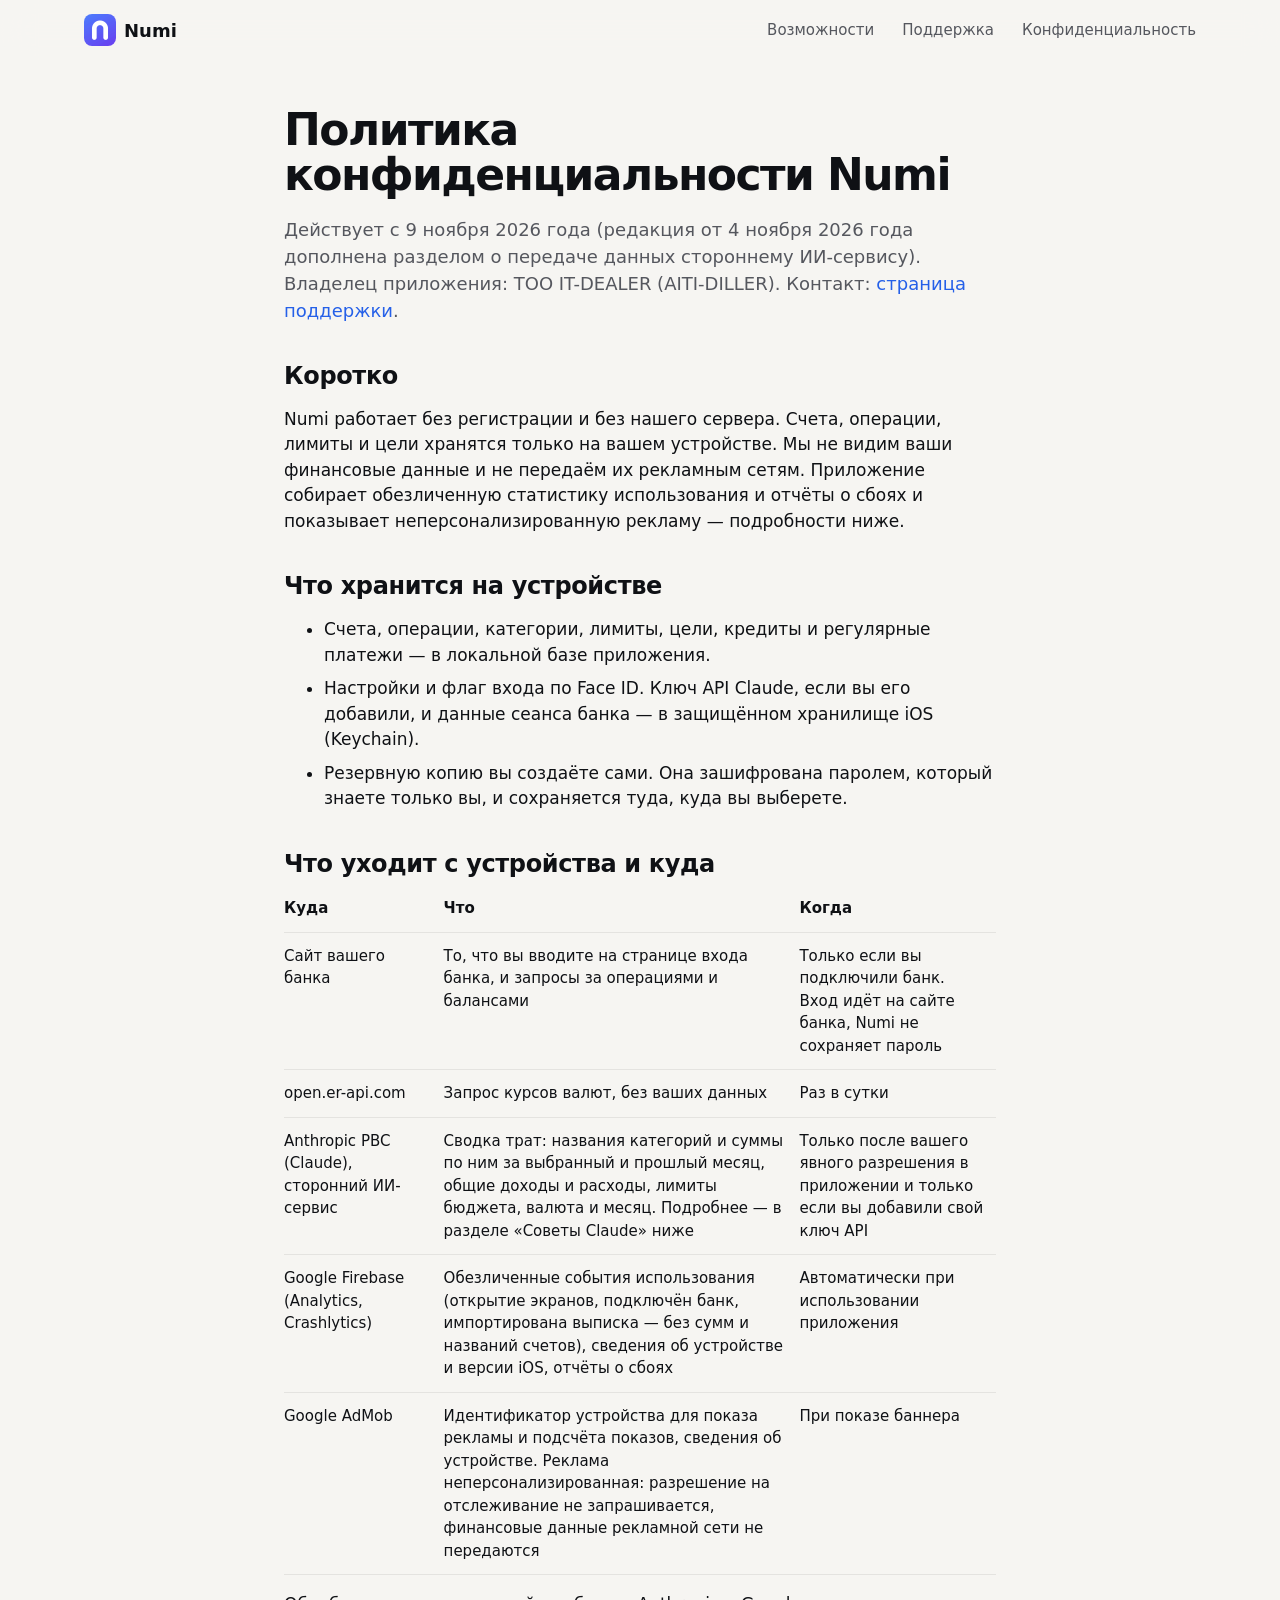
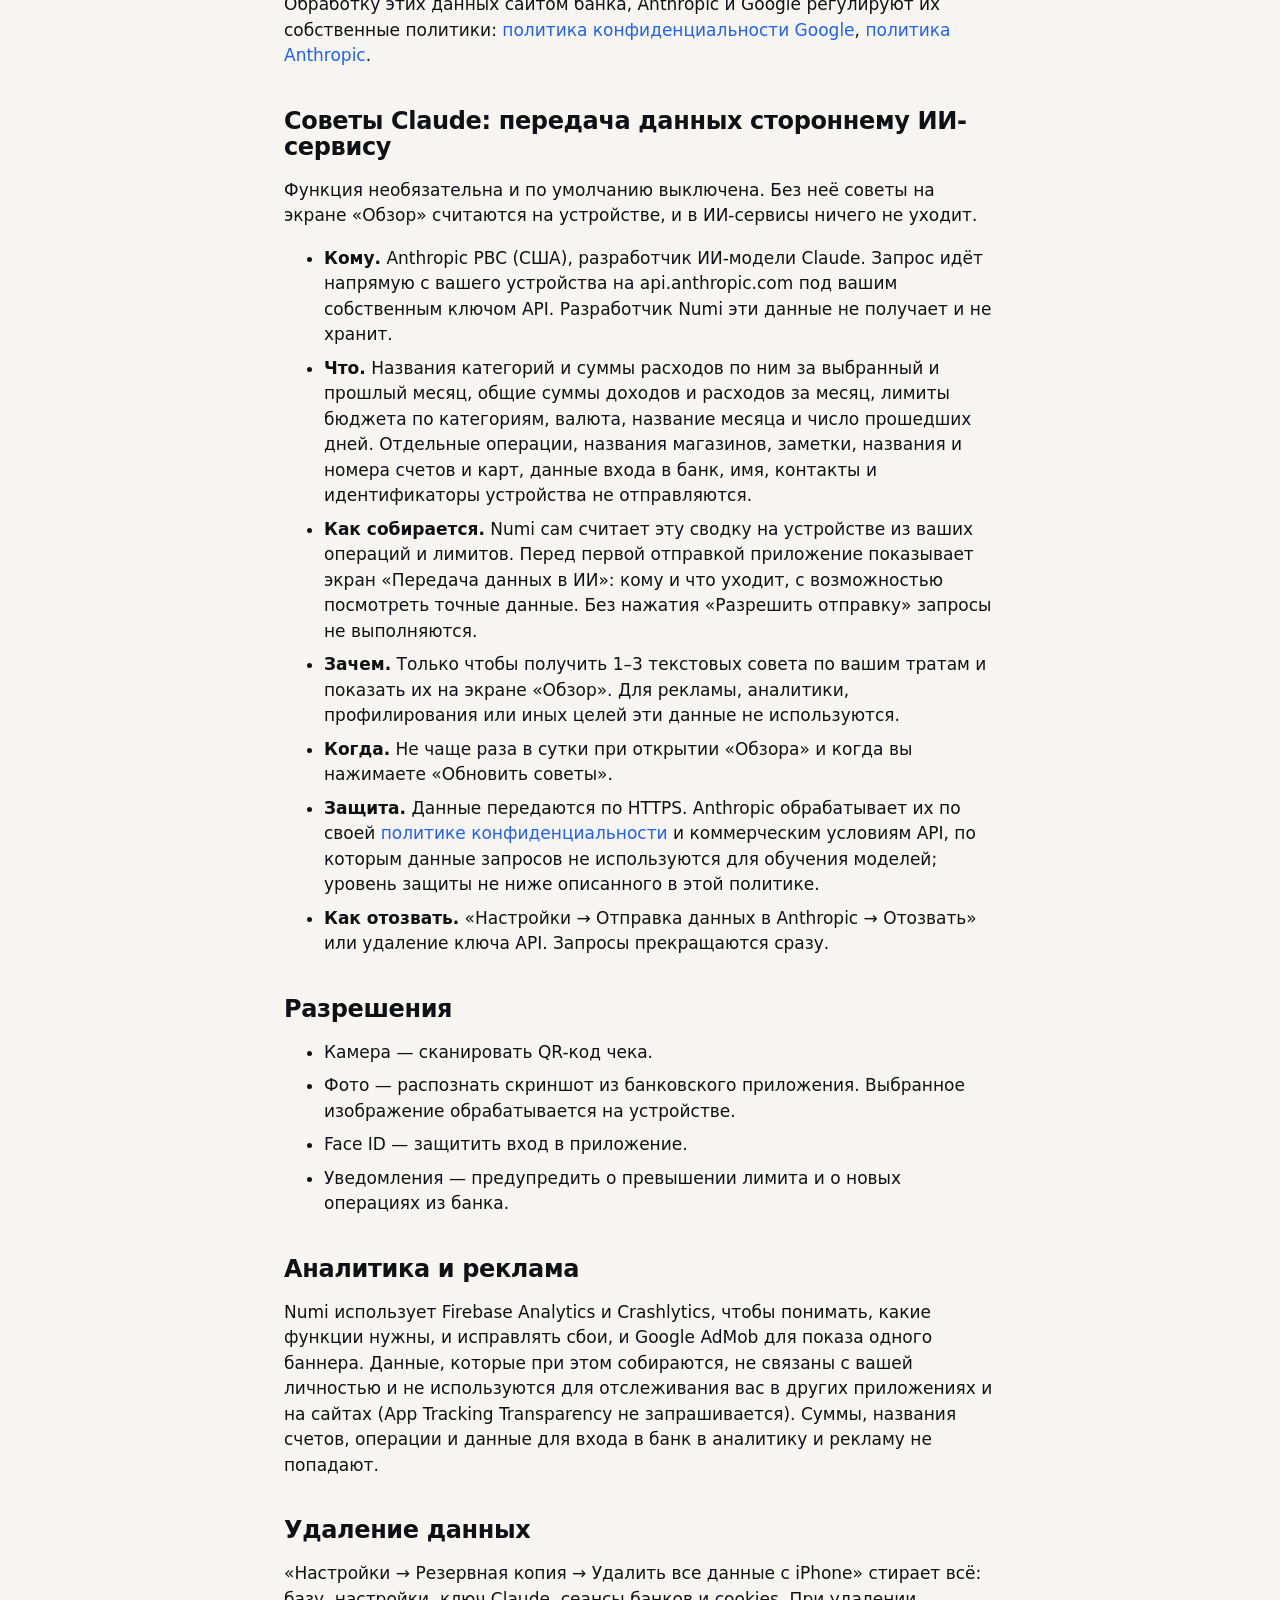
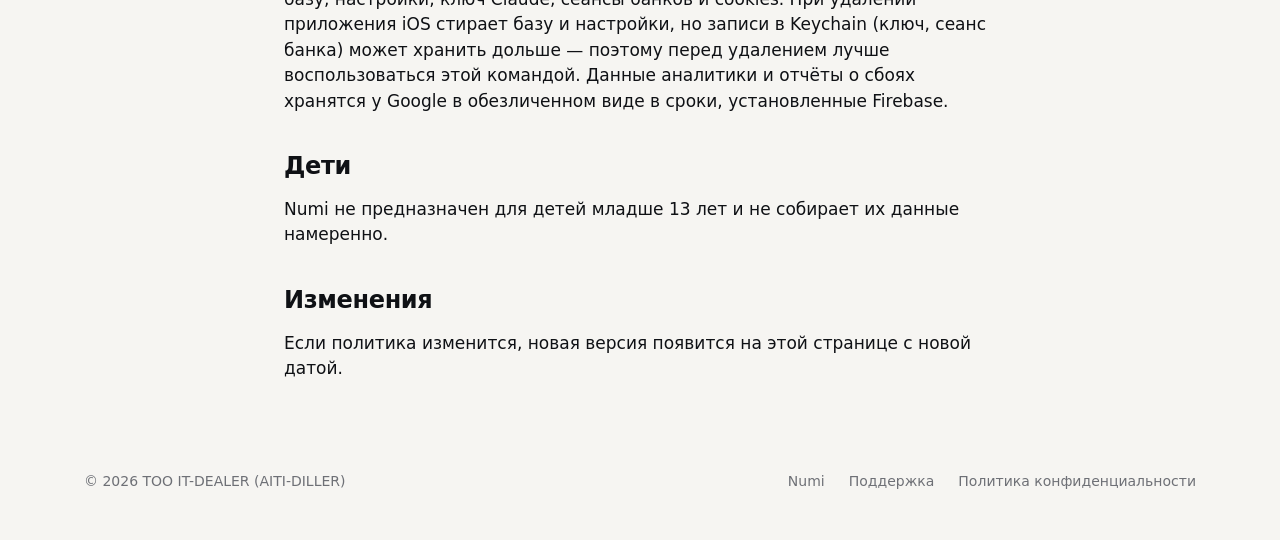
==== commit 9846e23a: "Privacy policy: section on the optional Claude advice (third-party AI, Anthropic PBC): what is sent," ====
--- a/privacy.html
+++ b/privacy.html
@@ -2,7 +2,7 @@
 <header class="top"><div class="wrap"><a class="brand" href="./"><img src="img/icon.webp" alt="" width="30" height="30">Numi</a><nav><a class="opt" href="./#features">Возможности</a><a href="support.html">Поддержка</a><a class="opt" href="privacy.html">Конфиденциальность</a></nav></div></header>
 <main class="doc">
 <h1>Политика конфиденциальности Numi</h1>
-<p class="muted">Действует с 4 ноября 2026 года. Владелец приложения: ТОО IT-DEALER (AITI-DILLER). Контакт: <a href="support.html">страница поддержки</a>.</p>
+<p class="muted">Действует с 9 ноября 2026 года (редакция от 4 ноября 2026 года дополнена разделом о передаче данных стороннему ИИ-сервису). Владелец приложения: ТОО IT-DEALER (AITI-DILLER). Контакт: <a href="support.html">страница поддержки</a>.</p>
 <h2>Коротко</h2>
 <p>Numi работает без регистрации и без нашего сервера. Счета, операции, лимиты и цели хранятся только на вашем устройстве. Мы не видим ваши финансовые данные и не передаём их рекламным сетям. Приложение собирает обезличенную статистику использования и отчёты о сбоях и показывает неперсонализированную рекламу — подробности ниже.</p>
 <h2>Что хранится на устройстве</h2>
@@ -13,10 +13,21 @@
 <table><tr><th>Куда</th><th>Что</th><th>Когда</th></tr>
 <tr><td>Сайт вашего банка</td><td>То, что вы вводите на странице входа банка, и запросы за операциями и балансами</td><td>Только если вы подключили банк. Вход идёт на сайте банка, Numi не сохраняет пароль</td></tr>
 <tr><td>open.er-api.com</td><td>Запрос курсов валют, без ваших данных</td><td>Раз в сутки</td></tr>
-<tr><td>Anthropic (Claude)</td><td>Суммы расходов по категориям за этот и прошлый месяц и лимиты. Магазины, счета и заметки не уходят</td><td>Только если вы добавили свой ключ и попросили совет</td></tr>
+<tr><td>Anthropic PBC (Claude), сторонний ИИ-сервис</td><td>Сводка трат: названия категорий и суммы по ним за выбранный и прошлый месяц, общие доходы и расходы, лимиты бюджета, валюта и месяц. Подробнее — в разделе «Советы Claude» ниже</td><td>Только после вашего явного разрешения в приложении и только если вы добавили свой ключ API</td></tr>
 <tr><td>Google Firebase (Analytics, Crashlytics)</td><td>Обезличенные события использования (открытие экранов, подключён банк, импортирована выписка — без сумм и названий счетов), сведения об устройстве и версии iOS, отчёты о сбоях</td><td>Автоматически при использовании приложения</td></tr>
 <tr><td>Google AdMob</td><td>Идентификатор устройства для показа рекламы и подсчёта показов, сведения об устройстве. Реклама неперсонализированная: разрешение на отслеживание не запрашивается, финансовые данные рекламной сети не передаются</td><td>При показе баннера</td></tr></table>
-<p>Обработку этих данных сайтом банка, Anthropic и Google регулируют их собственные политики: <a href="https://policies.google.com/privacy">политика конфиденциальности Google</a>, <a href="https://www.anthropic.com/privacy">политика Anthropic</a>.</p>
+<p>Обработку этих данных сайтом банка, Anthropic и Google регулируют их собственные политики: <a href="https://policies.google.com/privacy">политика конфиденциальности Google</a>, <a href="https://www.anthropic.com/legal/privacy">политика Anthropic</a>.</p>
+<h2>Советы Claude: передача данных стороннему ИИ-сервису</h2>
+<p>Функция необязательна и по умолчанию выключена. Без неё советы на экране «Обзор» считаются на устройстве, и в ИИ-сервисы ничего не уходит.</p>
+<ul>
+<li><b>Кому.</b> Anthropic PBC (США), разработчик ИИ-модели Claude. Запрос идёт напрямую с вашего устройства на api.anthropic.com под вашим собственным ключом API. Разработчик Numi эти данные не получает и не хранит.</li>
+<li><b>Что.</b> Названия категорий и суммы расходов по ним за выбранный и прошлый месяц, общие суммы доходов и расходов за месяц, лимиты бюджета по категориям, валюта, название месяца и число прошедших дней. Отдельные операции, названия магазинов, заметки, названия и номера счетов и карт, данные входа в банк, имя, контакты и идентификаторы устройства не отправляются.</li>
+<li><b>Как собирается.</b> Numi сам считает эту сводку на устройстве из ваших операций и лимитов. Перед первой отправкой приложение показывает экран «Передача данных в ИИ»: кому и что уходит, с возможностью посмотреть точные данные. Без нажатия «Разрешить отправку» запросы не выполняются.</li>
+<li><b>Зачем.</b> Только чтобы получить 1–3 текстовых совета по вашим тратам и показать их на экране «Обзор». Для рекламы, аналитики, профилирования или иных целей эти данные не используются.</li>
+<li><b>Когда.</b> Не чаще раза в сутки при открытии «Обзора» и когда вы нажимаете «Обновить советы».</li>
+<li><b>Защита.</b> Данные передаются по HTTPS. Anthropic обрабатывает их по своей <a href="https://www.anthropic.com/legal/privacy">политике конфиденциальности</a> и коммерческим условиям API, по которым данные запросов не используются для обучения моделей; уровень защиты не ниже описанного в этой политике.</li>
+<li><b>Как отозвать.</b> «Настройки → Отправка данных в Anthropic → Отозвать» или удаление ключа API. Запросы прекращаются сразу.</li>
+</ul>
 <h2>Разрешения</h2>
 <ul><li>Камера — сканировать QR-код чека.</li><li>Фото — распознать скриншот из банковского приложения. Выбранное изображение обрабатывается на устройстве.</li><li>Face ID — защитить вход в приложение.</li><li>Уведомления — предупредить о превышении лимита и о новых операциях из банка.</li></ul>
 <h2>Аналитика и реклама</h2>
--- a/style.css
+++ b/style.css
@@ -233,3 +233,4 @@
 h1{font-size:clamp(40px,5.2vw,64px)}
 @media (min-width:1200px){.gallery{justify-content:flex-start}.gallery figure:first-child{margin-left:auto}.gallery figure:last-child{margin-right:auto}}
 @media (min-width:1200px){.gallery{gap:20px}.gallery figure{width:176px}.gallery .phone{width:176px}.gallery figcaption{font-size:14px}}
+@media (max-width:420px){h1{font-size:38px}}
